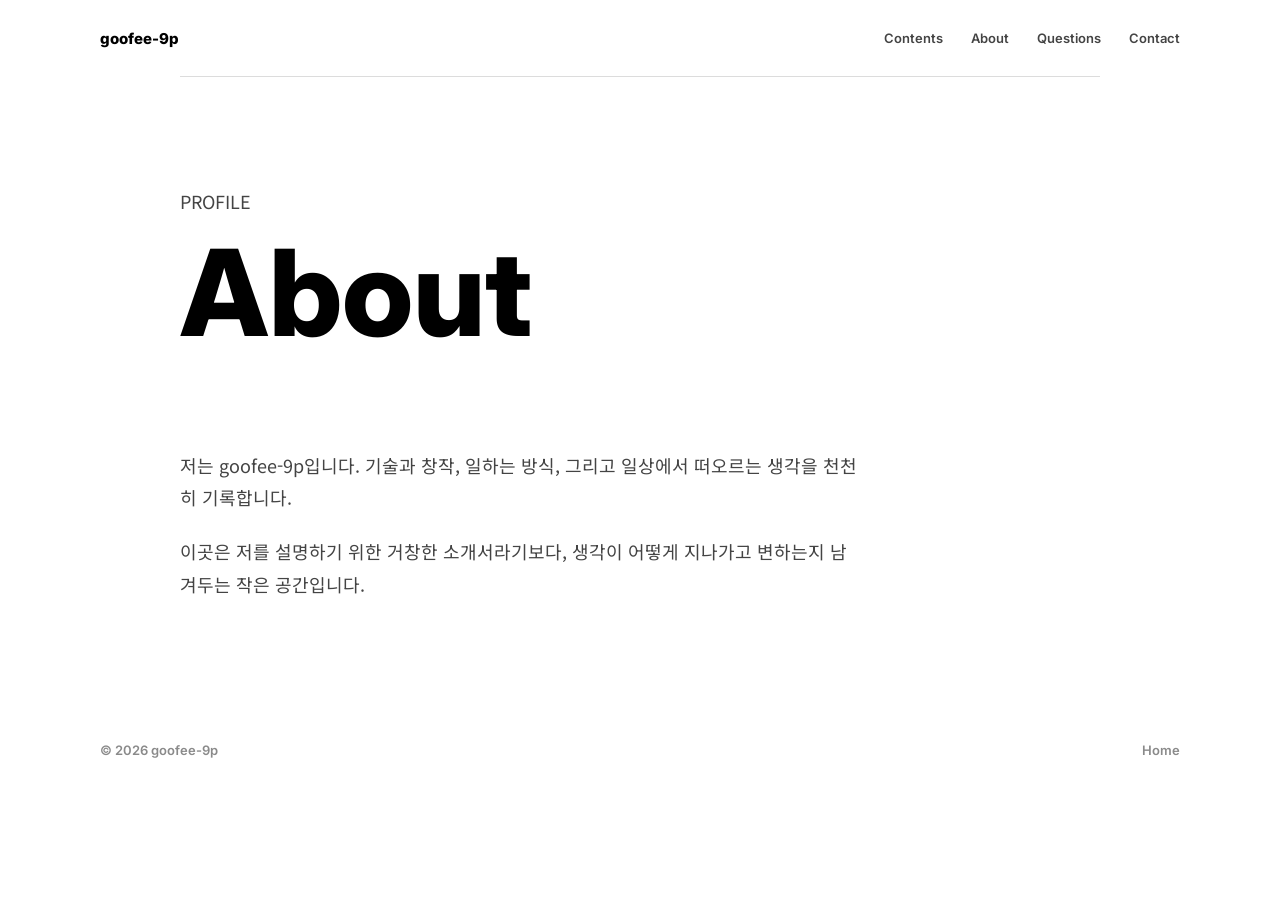
==== pages/about.html @ 7537b84e "Restructure site into internal pages" ====
<!doctype html>
<html lang="ko">
  <head>
    <meta charset="utf-8" />
    <meta name="viewport" content="width=device-width, initial-scale=1" />
    <meta name="description" content="goofee-9p에 대한 짧은 소개입니다." />
    <title>About | goofee-9p</title>
    <link rel="preconnect" href="https://fonts.googleapis.com" />
    <link rel="preconnect" href="https://fonts.gstatic.com" crossorigin />
    <link
      href="https://fonts.googleapis.com/css2?family=Inter:wght@500;600;800&family=Noto+Sans+KR:wght@400;500;700&display=swap"
      rel="stylesheet"
    />
    <link rel="stylesheet" href="../monochrome.css" />
  </head>
  <body>
    <header class="site-header">
      <a class="brand" href="../index.html">goofee-9p</a>
      <nav class="site-nav" aria-label="주요 메뉴">
        <a href="contents.html">Contents</a>
        <a href="about.html">About</a>
        <a href="questions.html">Questions</a>
        <a href="contact.html">Contact</a>
      </nav>
    </header>

    <main class="page-main">
      <header class="page-title">
        <p class="eyebrow">Profile</p>
        <h1>About</h1>
      </header>

      <section class="prose">
        <p>
          저는 goofee-9p입니다. 기술과 창작, 일하는 방식, 그리고 일상에서
          떠오르는 생각을 천천히 기록합니다.
        </p>
        <p>
          이곳은 저를 설명하기 위한 거창한 소개서라기보다, 생각이 어떻게
          지나가고 변하는지 남겨두는 작은 공간입니다.
        </p>
      </section>
    </main>

    <footer class="site-footer">
      <span>© 2026 goofee-9p</span>
      <a href="../index.html">Home</a>
    </footer>
  </body>
</html>
---- monochrome.css ----
:root {
  --paper: #ffffff;
  --ink: #000000;
  --soft: #444444;
  --quiet: #8a8a8a;
  --line: #dcdcdc;
  --wash: #f6f6f6;
}

* {
  box-sizing: border-box;
}

html {
  scroll-behavior: smooth;
}

body {
  margin: 0;
  background: var(--paper);
  color: var(--ink);
  font-family: "Inter", "Noto Sans KR", system-ui, sans-serif;
}

a {
  color: inherit;
  text-decoration: none;
}

a:focus-visible {
  outline: 2px solid var(--ink);
  outline-offset: 4px;
}

.site-header,
.site-footer,
main {
  width: min(100% - 40px, 1080px);
  margin: 0 auto;
}

.site-header {
  min-height: 76px;
  display: flex;
  align-items: center;
  justify-content: space-between;
  gap: 24px;
}

.brand {
  font-size: 15px;
  font-weight: 800;
}

.site-nav {
  display: flex;
  flex-wrap: wrap;
  justify-content: flex-end;
  gap: 18px 28px;
  color: var(--soft);
  font-size: 13px;
  font-weight: 600;
}

.site-nav a:hover,
.site-footer a:hover,
.content-list a:hover {
  color: var(--ink);
}

.home-main {
  padding-bottom: clamp(56px, 9vw, 104px);
}

.home-hero {
  max-width: 920px;
  padding: clamp(70px, 12vw, 142px) 0 clamp(46px, 8vw, 86px);
}

.eyebrow,
.directory-item span,
.content-list time,
.post-kicker,
.thought-label,
.post-header time,
.back-link {
  color: var(--quiet);
  font-size: 12px;
  font-weight: 800;
  text-transform: uppercase;
}

.home-hero h1,
.page-title h1 {
  margin: 18px 0 24px;
  font-size: clamp(52px, 10vw, 120px);
  font-weight: 800;
  line-height: 0.96;
}

.home-hero p:last-child,
.page-title p,
.directory-item p,
.content-list p,
.prose p,
.response-box p {
  max-width: 680px;
  margin: 0;
  color: var(--soft);
  font-family: "Noto Sans KR", system-ui, sans-serif;
  font-size: 18px;
  font-weight: 400;
  line-height: 1.8;
}

.home-directory {
  display: grid;
  grid-template-columns: repeat(2, minmax(0, 1fr));
  gap: 1px;
  background: var(--line);
  border: 1px solid var(--line);
}

.directory-item {
  min-height: 230px;
  display: grid;
  grid-template-columns: 44px minmax(0, 1fr);
  gap: 22px;
  padding: clamp(22px, 4vw, 34px);
  background: var(--paper);
}

.directory-item.featured {
  grid-column: span 2;
  min-height: 260px;
}

.directory-item h2 {
  margin: 0 0 18px;
  font-size: clamp(34px, 5vw, 62px);
  font-weight: 800;
  line-height: 1;
}

.directory-item:hover {
  background: var(--wash);
}

.page-main {
  max-width: 920px;
  padding-bottom: clamp(58px, 9vw, 112px);
}

.page-title {
  padding: clamp(56px, 9vw, 108px) 0 clamp(34px, 6vw, 66px);
  border-top: 1px solid var(--line);
}

.page-title h1 {
  max-width: 820px;
}

.content-list {
  border-top: 1px solid var(--ink);
}

.content-list article {
  padding: clamp(26px, 5vw, 42px) 0;
  border-bottom: 1px solid var(--line);
}

.content-list h2,
.content-list h3 {
  max-width: 760px;
  margin: 12px 0;
  font-family: "Noto Sans KR", system-ui, sans-serif;
  font-size: clamp(26px, 4vw, 44px);
  font-weight: 700;
  line-height: 1.28;
}

.prose {
  max-width: 760px;
  padding-top: 8px;
}

.prose p + p {
  margin-top: 22px;
}

.question-list {
  display: grid;
  gap: 12px;
}

.question-list article {
  padding: 22px 0;
  border-top: 1px solid var(--line);
}

.question-list p {
  max-width: 760px;
  margin: 0;
  font-family: "Noto Sans KR", system-ui, sans-serif;
  font-size: clamp(22px, 3.4vw, 36px);
  font-weight: 500;
  line-height: 1.42;
}

.response-box {
  margin-top: 42px;
  padding-top: 24px;
  border-top: 1px solid var(--ink);
}

.response-box a,
.contact-page a {
  display: inline-block;
  margin-top: 18px;
  border-bottom: 1px solid var(--ink);
  font-size: clamp(26px, 5vw, 58px);
  font-weight: 800;
  overflow-wrap: anywhere;
}

.site-footer {
  display: flex;
  justify-content: space-between;
  gap: 20px;
  padding: 30px 0 42px;
  color: var(--quiet);
  font-size: 13px;
  font-weight: 600;
}

.post-main {
  max-width: 860px;
}

.post-article {
  padding: clamp(52px, 9vw, 112px) 0;
}

.post-header {
  display: grid;
  gap: 18px;
  padding-bottom: clamp(38px, 6vw, 68px);
  border-bottom: 1px solid var(--ink);
}

.back-link {
  width: fit-content;
  border-bottom: 1px solid var(--line);
}

.post-kicker,
.post-header time {
  margin: 0;
}

.post-header h1 {
  margin: 0;
  font-family: "Noto Sans KR", system-ui, sans-serif;
  font-size: clamp(42px, 7vw, 88px);
  font-weight: 700;
  line-height: 1.08;
}

.post-summary {
  max-width: 680px;
  margin: 0;
  color: var(--soft);
  font-family: "Noto Sans KR", system-ui, sans-serif;
  font-size: clamp(18px, 2.2vw, 24px);
  font-weight: 400;
  line-height: 1.7;
}

.post-body {
  padding-top: clamp(34px, 6vw, 70px);
  font-family: "Noto Sans KR", system-ui, sans-serif;
  font-size: clamp(17px, 1.8vw, 20px);
  font-weight: 400;
  line-height: 1.9;
}

.post-body blockquote {
  margin: 0 0 clamp(34px, 5vw, 56px);
  padding: clamp(20px, 4vw, 32px);
  background: var(--wash);
}

.post-body blockquote p {
  margin: 0;
}

.post-body blockquote p + p {
  margin-top: 14px;
}

.post-body p {
  margin: 0 0 22px;
}

.thought-label {
  margin-bottom: 22px;
}

.post-body .emphasis {
  margin: 34px 0;
  padding-left: 22px;
  border-left: 2px solid var(--ink);
  font-weight: 700;
}

.post-body ul {
  margin: 0 0 28px;
  padding-left: 22px;
}

.post-body li + li {
  margin-top: 8px;
}

@media (max-width: 760px) {
  .site-header,
  .site-footer,
  main {
    width: min(100% - 32px, 1080px);
  }

  .site-header {
    min-height: auto;
    align-items: flex-start;
    flex-direction: column;
    padding: 20px 0;
  }

  .site-nav {
    justify-content: flex-start;
    gap: 12px 18px;
  }

  .home-hero {
    padding-top: 64px;
  }

  .home-directory {
    grid-template-columns: 1fr;
  }

  .directory-item,
  .directory-item.featured {
    grid-column: span 1;
    min-height: auto;
  }

  .directory-item {
    grid-template-columns: 34px minmax(0, 1fr);
  }

  .site-footer {
    flex-direction: column;
  }
}

@media (max-width: 380px) {
  .site-nav {
    display: grid;
    grid-template-columns: 1fr 1fr;
  }

  .home-hero p:last-child,
  .page-title p,
  .directory-item p,
  .content-list p,
  .prose p,
  .response-box p {
    font-size: 16px;
  }
}
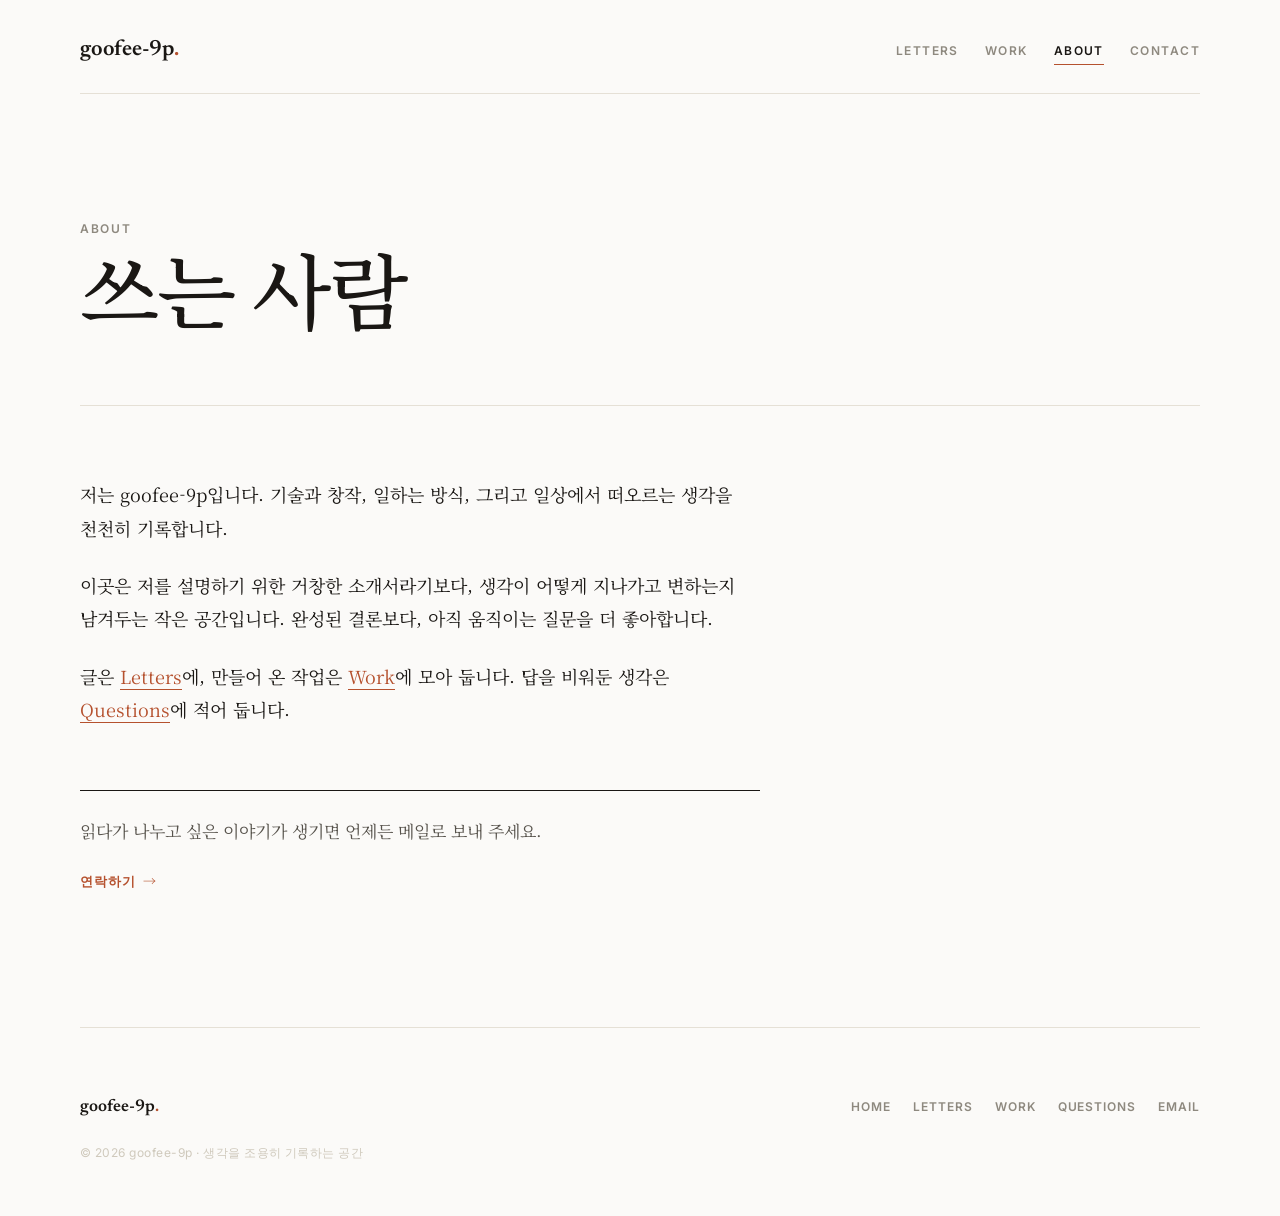
==== commit 5b7d11b9: "Redesign site as an editorial letter & portfolio Full teardown of the structure and visual design, d" ====
--- a/pages/about.html
+++ b/pages/about.html
@@ -3,48 +3,70 @@
   <head>
     <meta charset="utf-8" />
     <meta name="viewport" content="width=device-width, initial-scale=1" />
-    <meta name="description" content="goofee-9p에 대한 짧은 소개입니다." />
-    <title>About | goofee-9p</title>
+    <meta name="description" content="이 레터를 쓰는 사람, goofee-9p에 대한 짧은 소개입니다." />
+    <title>About — goofee-9p</title>
     <link rel="preconnect" href="https://fonts.googleapis.com" />
     <link rel="preconnect" href="https://fonts.gstatic.com" crossorigin />
     <link
-      href="https://fonts.googleapis.com/css2?family=Inter:wght@500;600;800&family=Noto+Sans+KR:wght@400;500;700&display=swap"
+      href="https://fonts.googleapis.com/css2?family=Inter:wght@500;600;700&family=Newsreader:ital,opsz,wght@0,6..72,400;0,6..72,500;0,6..72,600;1,6..72,400&family=Noto+Serif+KR:wght@300;400;500;600;700&display=swap"
       rel="stylesheet"
     />
-    <link rel="stylesheet" href="../monochrome.css" />
+    <link rel="stylesheet" href="../style.css" />
   </head>
   <body>
-    <header class="site-header">
-      <a class="brand" href="../index.html">goofee-9p</a>
-      <nav class="site-nav" aria-label="주요 메뉴">
-        <a href="contents.html">Contents</a>
-        <a href="about.html">About</a>
-        <a href="questions.html">Questions</a>
+    <header class="masthead">
+      <a class="wordmark" href="../index.html">goofee-9p<span class="dot">.</span></a>
+      <nav class="nav" aria-label="주요 메뉴">
+        <a href="letters.html">Letters</a>
+        <a href="work.html">Work</a>
+        <a href="about.html" aria-current="page">About</a>
         <a href="contact.html">Contact</a>
       </nav>
     </header>
 
-    <main class="page-main">
-      <header class="page-title">
-        <p class="eyebrow">Profile</p>
-        <h1>About</h1>
+    <main>
+      <header class="page-head">
+        <span class="eyebrow">About</span>
+        <h1>쓰는 사람</h1>
       </header>
 
-      <section class="prose">
-        <p>
-          저는 goofee-9p입니다. 기술과 창작, 일하는 방식, 그리고 일상에서
-          떠오르는 생각을 천천히 기록합니다.
-        </p>
-        <p>
-          이곳은 저를 설명하기 위한 거창한 소개서라기보다, 생각이 어떻게
-          지나가고 변하는지 남겨두는 작은 공간입니다.
-        </p>
-      </section>
+      <div class="page-body">
+        <div class="prose">
+          <p>
+            저는 goofee-9p입니다. 기술과 창작, 일하는 방식, 그리고 일상에서
+            떠오르는 생각을 천천히 기록합니다.
+          </p>
+          <p>
+            이곳은 저를 설명하기 위한 거창한 소개서라기보다, 생각이 어떻게
+            지나가고 변하는지 남겨두는 작은 공간입니다. 완성된 결론보다, 아직
+            움직이는 질문을 더 좋아합니다.
+          </p>
+          <p>
+            글은 <a href="letters.html">Letters</a>에, 만들어 온 작업은
+            <a href="work.html">Work</a>에 모아 둡니다. 답을 비워둔 생각은
+            <a href="questions.html">Questions</a>에 적어 둡니다.
+          </p>
+        </div>
+
+        <div class="callout">
+          <p>읽다가 나누고 싶은 이야기가 생기면 언제든 메일로 보내 주세요.</p>
+          <a class="read-link" href="contact.html">
+            연락하기 <span class="arw" aria-hidden="true">→</span>
+          </a>
+        </div>
+      </div>
     </main>
 
-    <footer class="site-footer">
-      <span>© 2026 goofee-9p</span>
-      <a href="../index.html">Home</a>
+    <footer class="site-foot">
+      <span class="foot-brand">goofee-9p<span class="dot">.</span></span>
+      <nav aria-label="바닥 메뉴">
+        <a href="../index.html">Home</a>
+        <a href="letters.html">Letters</a>
+        <a href="work.html">Work</a>
+        <a href="questions.html">Questions</a>
+        <a href="mailto:goofee.9p@gmail.com">Email</a>
+      </nav>
+      <span class="copy">© 2026 goofee-9p · 생각을 조용히 기록하는 공간</span>
     </footer>
   </body>
 </html>
--- a/style.css
+++ b/style.css
@@ -0,0 +1,1008 @@
+/* =====================================================================
+   goofee-9p — Letters
+   Editorial letter & portfolio. Warm monochrome + one restrained
+   terracotta accent. See DESIGN.md for the design system of record.
+   ===================================================================== */
+
+:root {
+  /* Color */
+  --paper: #fbfaf8;
+  --paper-raised: #f4f1ea;
+  --ink: #1a1714;
+  --ink-soft: #57534c;
+  --ink-quiet: #8e897f;
+  --line: #e5e0d6;
+  --line-strong: #cfc9bc;
+  --accent: #b5512e;
+  --accent-deep: #8f3f22;
+  --accent-wash: #f4e8e1;
+
+  /* Type families */
+  --serif: "Newsreader", "Noto Serif KR", Georgia, serif;
+  --serif-ko: "Noto Serif KR", "Newsreader", Georgia, serif;
+  --sans: "Inter", system-ui, -apple-system, sans-serif;
+
+  /* Layout */
+  --shell: min(100% - 48px, 1120px);
+  --measure: 680px;
+}
+
+*,
+*::before,
+*::after {
+  box-sizing: border-box;
+}
+
+html {
+  scroll-behavior: smooth;
+  -webkit-text-size-adjust: 100%;
+}
+
+body {
+  margin: 0;
+  background: var(--paper);
+  color: var(--ink);
+  font-family: var(--serif-ko);
+  font-size: 18px;
+  line-height: 1.85;
+  -webkit-font-smoothing: antialiased;
+  text-rendering: optimizeLegibility;
+}
+
+::selection {
+  background: var(--accent-wash);
+  color: var(--accent-deep);
+}
+
+a {
+  color: inherit;
+  text-decoration: none;
+}
+
+a:focus-visible {
+  outline: 2px solid var(--accent);
+  outline-offset: 3px;
+  border-radius: 2px;
+}
+
+img {
+  max-width: 100%;
+  display: block;
+}
+
+/* ---- Reusable type primitives --------------------------------------- */
+.eyebrow,
+.label {
+  font-family: var(--sans);
+  font-size: 12px;
+  font-weight: 600;
+  letter-spacing: 0.14em;
+  line-height: 1;
+  text-transform: uppercase;
+  color: var(--ink-quiet);
+}
+
+.meta {
+  font-family: var(--sans);
+  font-size: 13px;
+  font-weight: 500;
+  letter-spacing: 0.01em;
+  color: var(--ink-quiet);
+}
+
+/* Short terracotta identity rule used to open a section */
+.accent-rule {
+  width: 34px;
+  height: 2px;
+  margin: 14px 0 0;
+  background: var(--accent);
+  border: 0;
+}
+
+/* Inline serif link */
+.link {
+  color: var(--accent);
+  border-bottom: 1px solid currentColor;
+  transition: color 0.18s ease;
+}
+.link:hover {
+  color: var(--accent-deep);
+}
+
+/* Standalone read / action link */
+.read-link {
+  display: inline-flex;
+  align-items: baseline;
+  gap: 0.5em;
+  font-family: var(--sans);
+  font-size: 13px;
+  font-weight: 600;
+  letter-spacing: 0.08em;
+  text-transform: uppercase;
+  color: var(--accent);
+  transition: gap 0.18s ease, color 0.18s ease;
+}
+.read-link .arw {
+  font-family: var(--serif);
+  transition: transform 0.18s ease;
+}
+.read-link:hover {
+  color: var(--accent-deep);
+}
+.read-link:hover .arw {
+  transform: translateX(4px);
+}
+
+/* ===== Masthead ====================================================== */
+.masthead {
+  width: var(--shell);
+  margin: 0 auto;
+  display: flex;
+  align-items: baseline;
+  justify-content: space-between;
+  gap: 24px 40px;
+  padding: 30px 0 22px;
+  border-bottom: 1px solid var(--line);
+}
+
+.wordmark {
+  font-family: var(--serif);
+  font-size: 22px;
+  font-weight: 600;
+  letter-spacing: -0.01em;
+}
+.wordmark .dot {
+  color: var(--accent);
+}
+
+.nav {
+  display: flex;
+  flex-wrap: wrap;
+  gap: 10px 26px;
+  font-family: var(--sans);
+  font-size: 12px;
+  font-weight: 600;
+  letter-spacing: 0.12em;
+  text-transform: uppercase;
+}
+.nav a {
+  color: var(--ink-quiet);
+  padding-bottom: 2px;
+  transition: color 0.18s ease;
+}
+.nav a:hover {
+  color: var(--ink);
+}
+.nav a[aria-current="page"] {
+  color: var(--ink);
+  border-bottom: 1px solid var(--accent);
+}
+
+/* ===== Shell / main ================================================== */
+.shell {
+  width: var(--shell);
+  margin: 0 auto;
+}
+
+/* ===== Home ========================================================= */
+.lede {
+  width: var(--shell);
+  margin: 0 auto;
+  padding: clamp(64px, 11vw, 132px) 0 clamp(44px, 7vw, 78px);
+  max-width: 960px;
+}
+.lede .eyebrow {
+  display: block;
+}
+.lede h1 {
+  margin: 22px 0 26px;
+  max-width: 16ch;
+  font-family: var(--serif);
+  font-size: clamp(46px, 8vw, 86px);
+  font-weight: 500;
+  line-height: 1.02;
+  letter-spacing: -0.022em;
+  word-break: keep-all;
+}
+.lede .standfirst {
+  max-width: 36ch;
+  margin: 0;
+  color: var(--ink-soft);
+  font-family: var(--serif-ko);
+  font-size: clamp(18px, 2.2vw, 21px);
+  line-height: 1.7;
+  word-break: keep-all;
+}
+
+/* section opener */
+.section-head {
+  width: var(--shell);
+  margin: 0 auto;
+  display: flex;
+  align-items: baseline;
+  justify-content: space-between;
+  gap: 20px;
+  padding-top: clamp(40px, 6vw, 70px);
+}
+.section-head .eyebrow {
+  display: inline-block;
+}
+
+/* Featured latest letter */
+.featured {
+  width: var(--shell);
+  margin: 24px auto 0;
+  padding: clamp(28px, 4vw, 44px) 0 clamp(40px, 6vw, 64px);
+  border-top: 1px solid var(--ink);
+  display: grid;
+  grid-template-columns: minmax(0, 1fr);
+  gap: 18px;
+}
+.featured .kicker {
+  display: flex;
+  align-items: center;
+  gap: 14px;
+  font-family: var(--sans);
+  font-size: 12px;
+  font-weight: 600;
+  letter-spacing: 0.12em;
+  text-transform: uppercase;
+}
+.featured .kicker .num {
+  color: var(--accent);
+}
+.featured .kicker .dot-sep {
+  color: var(--line-strong);
+}
+.featured h2 {
+  margin: 0;
+  max-width: 18ch;
+  font-family: var(--serif);
+  font-size: clamp(34px, 5.4vw, 60px);
+  font-weight: 500;
+  line-height: 1.08;
+  letter-spacing: -0.018em;
+  word-break: keep-all;
+}
+.featured h2 a {
+  transition: color 0.18s ease;
+}
+.featured h2 a:hover {
+  color: var(--accent-deep);
+}
+.featured .dek {
+  max-width: 52ch;
+  margin: 6px 0 4px;
+  color: var(--ink-soft);
+  font-family: var(--serif);
+  font-style: italic;
+  font-size: clamp(18px, 2.3vw, 22px);
+  line-height: 1.55;
+  word-break: keep-all;
+}
+.featured .dek--ko {
+  font-family: var(--serif-ko);
+  font-style: normal;
+}
+
+/* Archive / letter index */
+.letter-index {
+  width: var(--shell);
+  margin: 0 auto;
+  border-top: 1px solid var(--line);
+}
+.letter-row {
+  display: grid;
+  grid-template-columns: 96px minmax(0, 1fr) 132px;
+  gap: 8px 28px;
+  align-items: baseline;
+  padding: clamp(22px, 3vw, 30px) 16px;
+  margin: 0 -16px;
+  border-bottom: 1px solid var(--line);
+  transition: background 0.18s ease;
+}
+.letter-row:hover {
+  background: var(--paper-raised);
+}
+.letter-row .num {
+  font-family: var(--sans);
+  font-size: 12px;
+  font-weight: 600;
+  letter-spacing: 0.1em;
+  color: var(--accent);
+  text-transform: uppercase;
+}
+.letter-row .body h3 {
+  margin: 0 0 8px;
+  font-family: var(--serif);
+  font-size: clamp(22px, 2.8vw, 30px);
+  font-weight: 500;
+  line-height: 1.18;
+  letter-spacing: -0.012em;
+  word-break: keep-all;
+  transition: color 0.18s ease;
+}
+.letter-row:hover .body h3 {
+  color: var(--accent-deep);
+}
+.letter-row .body p {
+  margin: 0;
+  max-width: 60ch;
+  color: var(--ink-soft);
+  font-family: var(--serif-ko);
+  font-size: 16px;
+  line-height: 1.66;
+  word-break: keep-all;
+}
+.letter-row time {
+  justify-self: end;
+  font-family: var(--sans);
+  font-size: 13px;
+  font-weight: 500;
+  letter-spacing: 0.02em;
+  color: var(--ink-quiet);
+  white-space: nowrap;
+}
+
+/* Quiet About / Work strip */
+.about-strip {
+  width: var(--shell);
+  margin: clamp(56px, 9vw, 104px) auto 0;
+  padding-top: clamp(34px, 5vw, 52px);
+  border-top: 1px solid var(--line);
+  display: grid;
+  grid-template-columns: repeat(2, minmax(0, 1fr));
+  gap: 1px;
+  background: var(--line);
+}
+.about-strip a {
+  display: block;
+  padding: clamp(26px, 4vw, 40px) clamp(20px, 3vw, 32px);
+  background: var(--paper);
+  transition: background 0.18s ease;
+}
+.about-strip a:hover {
+  background: var(--paper-raised);
+}
+.about-strip h3 {
+  margin: 14px 0 10px;
+  font-family: var(--serif);
+  font-size: clamp(26px, 3.4vw, 38px);
+  font-weight: 500;
+  letter-spacing: -0.01em;
+}
+.about-strip p {
+  margin: 0;
+  max-width: 34ch;
+  color: var(--ink-soft);
+  font-family: var(--serif-ko);
+  font-size: 16px;
+  line-height: 1.65;
+  word-break: keep-all;
+}
+
+/* ===== Generic interior page ======================================== */
+.page-head {
+  width: var(--shell);
+  margin: 0 auto;
+  padding: clamp(56px, 9vw, 116px) 0 clamp(34px, 5vw, 58px);
+  border-bottom: 1px solid var(--line);
+}
+.page-head h1 {
+  margin: 20px 0 0;
+  max-width: 18ch;
+  font-family: var(--serif);
+  font-size: clamp(44px, 7vw, 82px);
+  font-weight: 500;
+  line-height: 1.04;
+  letter-spacing: -0.02em;
+  word-break: keep-all;
+}
+.page-head .standfirst {
+  max-width: 42ch;
+  margin: 22px 0 0;
+  color: var(--ink-soft);
+  font-family: var(--serif-ko);
+  font-size: clamp(17px, 2vw, 20px);
+  line-height: 1.7;
+  word-break: keep-all;
+}
+
+.page-body {
+  width: var(--shell);
+  margin: 0 auto;
+  padding: clamp(40px, 6vw, 72px) 0 clamp(72px, 11vw, 132px);
+}
+
+.prose {
+  max-width: var(--measure);
+  font-family: var(--serif-ko);
+  font-size: 18px;
+  line-height: 1.85;
+  color: var(--ink);
+  word-break: keep-all;
+}
+.prose p {
+  margin: 0 0 24px;
+}
+.prose p:last-child {
+  margin-bottom: 0;
+}
+.prose a {
+  color: var(--accent);
+  border-bottom: 1px solid currentColor;
+}
+.prose a:hover {
+  color: var(--accent-deep);
+}
+
+/* Questions */
+.questions {
+  max-width: 860px;
+  border-top: 1px solid var(--line);
+}
+.questions li {
+  list-style: none;
+  display: grid;
+  grid-template-columns: 28px minmax(0, 1fr);
+  gap: 18px;
+  padding: clamp(24px, 3.6vw, 38px) 0;
+  border-bottom: 1px solid var(--line);
+}
+.questions ol {
+  margin: 0;
+  padding: 0;
+  counter-reset: q;
+}
+.questions li::before {
+  counter-increment: q;
+  content: counter(q, decimal-leading-zero);
+  font-family: var(--sans);
+  font-size: 12px;
+  font-weight: 600;
+  letter-spacing: 0.08em;
+  color: var(--accent);
+  padding-top: 0.7em;
+}
+.questions p {
+  margin: 0;
+  font-family: var(--serif-ko);
+  font-size: clamp(22px, 3.2vw, 34px);
+  font-weight: 400;
+  line-height: 1.4;
+  letter-spacing: -0.01em;
+  word-break: keep-all;
+}
+
+.callout {
+  max-width: var(--measure);
+  margin-top: clamp(44px, 6vw, 64px);
+  padding-top: 26px;
+  border-top: 1px solid var(--ink);
+}
+.callout p {
+  margin: 0 0 16px;
+  color: var(--ink-soft);
+  font-family: var(--serif-ko);
+  font-size: 17px;
+  line-height: 1.7;
+}
+
+/* Work / portfolio */
+.work-list {
+  border-top: 1px solid var(--ink);
+}
+.work-item {
+  display: grid;
+  grid-template-columns: 88px minmax(0, 1fr) auto;
+  gap: 10px 32px;
+  align-items: baseline;
+  padding: clamp(28px, 4vw, 44px) 16px;
+  margin: 0 -16px;
+  border-bottom: 1px solid var(--line);
+  transition: background 0.18s ease;
+}
+.work-item:hover {
+  background: var(--paper-raised);
+}
+.work-item .yr {
+  font-family: var(--sans);
+  font-size: 13px;
+  font-weight: 500;
+  letter-spacing: 0.04em;
+  color: var(--ink-quiet);
+}
+.work-item h2 {
+  margin: 0 0 8px;
+  font-family: var(--serif);
+  font-size: clamp(26px, 3.4vw, 38px);
+  font-weight: 500;
+  line-height: 1.16;
+  letter-spacing: -0.012em;
+  word-break: keep-all;
+}
+.work-item .role {
+  display: inline-block;
+  margin-bottom: 12px;
+  font-family: var(--sans);
+  font-size: 11px;
+  font-weight: 600;
+  letter-spacing: 0.12em;
+  text-transform: uppercase;
+  color: var(--accent);
+}
+.work-item p {
+  margin: 0;
+  max-width: 54ch;
+  color: var(--ink-soft);
+  font-family: var(--serif-ko);
+  font-size: 16px;
+  line-height: 1.66;
+  word-break: keep-all;
+}
+.work-item .go {
+  align-self: center;
+  font-family: var(--serif);
+  font-size: 24px;
+  color: var(--ink-quiet);
+  transition: color 0.18s ease, transform 0.18s ease;
+}
+.work-item:hover .go {
+  color: var(--accent);
+  transform: translateX(4px);
+}
+
+/* Contact */
+.contact {
+  max-width: var(--measure);
+}
+.contact .big-mail {
+  display: inline-block;
+  font-family: var(--serif);
+  font-size: clamp(30px, 6vw, 60px);
+  font-weight: 500;
+  letter-spacing: -0.015em;
+  border-bottom: 2px solid var(--accent);
+  padding-bottom: 4px;
+  overflow-wrap: anywhere;
+  transition: color 0.18s ease;
+}
+.contact .big-mail:hover {
+  color: var(--accent-deep);
+}
+.contact .note {
+  margin-top: clamp(34px, 5vw, 52px);
+  color: var(--ink-soft);
+  font-family: var(--serif-ko);
+  font-size: 17px;
+  line-height: 1.75;
+}
+.contact .channels {
+  margin-top: 28px;
+  display: flex;
+  flex-wrap: wrap;
+  gap: 14px 28px;
+  font-family: var(--sans);
+  font-size: 13px;
+  font-weight: 600;
+  letter-spacing: 0.06em;
+  text-transform: uppercase;
+}
+.contact .channels a {
+  color: var(--ink-quiet);
+  border-bottom: 1px solid var(--line-strong);
+  padding-bottom: 2px;
+  transition: color 0.18s ease, border-color 0.18s ease;
+}
+.contact .channels a:hover {
+  color: var(--accent);
+  border-color: var(--accent);
+}
+
+/* ===== Letter (reading) ============================================= */
+.letter {
+  width: var(--shell);
+  margin: 0 auto;
+}
+.letter-head {
+  padding: clamp(40px, 6vw, 72px) 0 clamp(30px, 4vw, 48px);
+  border-bottom: 1px solid var(--line);
+}
+.back-link {
+  display: inline-flex;
+  align-items: baseline;
+  gap: 0.5em;
+  margin-bottom: clamp(28px, 4vw, 44px);
+  font-family: var(--sans);
+  font-size: 12px;
+  font-weight: 600;
+  letter-spacing: 0.1em;
+  text-transform: uppercase;
+  color: var(--ink-quiet);
+  transition: color 0.18s ease;
+}
+.back-link:hover {
+  color: var(--accent);
+}
+.letter-head .letter-no {
+  font-family: var(--sans);
+  font-size: 12px;
+  font-weight: 600;
+  letter-spacing: 0.14em;
+  text-transform: uppercase;
+  color: var(--accent);
+}
+.letter-head h1 {
+  margin: 16px 0 0;
+  max-width: 20ch;
+  font-family: var(--serif);
+  font-size: clamp(38px, 6vw, 68px);
+  font-weight: 500;
+  line-height: 1.07;
+  letter-spacing: -0.02em;
+  word-break: keep-all;
+}
+.letter-head .dek {
+  max-width: 46ch;
+  margin: 22px 0 0;
+  color: var(--ink-soft);
+  font-family: var(--serif-ko);
+  font-size: clamp(18px, 2.2vw, 21px);
+  line-height: 1.6;
+  word-break: keep-all;
+}
+.letter-head .byline {
+  margin: 26px 0 0;
+  display: flex;
+  flex-wrap: wrap;
+  gap: 10px 16px;
+  align-items: center;
+}
+.letter-head .byline .dot-sep {
+  color: var(--line-strong);
+}
+
+.letter-body {
+  max-width: var(--measure);
+  padding: clamp(38px, 6vw, 64px) 0 clamp(56px, 8vw, 96px);
+  font-family: var(--serif-ko);
+  font-size: 18px;
+  line-height: 1.92;
+  word-break: keep-all;
+}
+.letter-body p {
+  margin: 0 0 26px;
+}
+.letter-body blockquote {
+  margin: clamp(32px, 5vw, 48px) 0;
+  padding: 6px 0 6px 26px;
+  border-left: 2px solid var(--line-strong);
+  color: var(--ink-soft);
+  font-family: var(--serif-ko);
+  font-size: clamp(19px, 2.4vw, 23px);
+  line-height: 1.62;
+}
+.letter-body blockquote p {
+  margin: 0;
+}
+.letter-body blockquote p + p {
+  margin-top: 14px;
+}
+.thought-label {
+  margin-bottom: 22px !important;
+  font-family: var(--sans);
+  font-size: 12px;
+  font-weight: 600;
+  letter-spacing: 0.12em;
+  text-transform: uppercase;
+  color: var(--ink-quiet);
+}
+.letter-body .emphasis {
+  margin: clamp(30px, 4vw, 42px) 0;
+  padding-left: 24px;
+  border-left: 2px solid var(--accent);
+  font-family: var(--serif-ko);
+  font-weight: 500;
+  color: var(--ink);
+}
+.letter-body strong {
+  font-weight: 600;
+}
+.letter-body ul {
+  margin: 0 0 26px;
+  padding-left: 0;
+  list-style: none;
+}
+.letter-body ul li {
+  position: relative;
+  padding-left: 26px;
+  margin-bottom: 12px;
+}
+.letter-body ul li::before {
+  content: "";
+  position: absolute;
+  left: 0;
+  top: 0.85em;
+  width: 12px;
+  height: 1px;
+  background: var(--accent);
+}
+
+.letter-foot {
+  max-width: var(--measure);
+  padding: clamp(32px, 5vw, 48px) 0 clamp(56px, 8vw, 92px);
+  border-top: 1px solid var(--ink);
+  display: flex;
+  flex-wrap: wrap;
+  justify-content: space-between;
+  gap: 16px 24px;
+}
+
+/* ===== In-letter concept figures ==================================== */
+.concept-figure {
+  margin: clamp(42px, 7vw, 78px) 0;
+}
+.concept-figure figcaption {
+  margin-bottom: clamp(20px, 3vw, 28px);
+  padding-bottom: 10px;
+  border-bottom: 1px solid var(--line);
+  font-family: var(--sans);
+  font-size: 11px;
+  font-weight: 600;
+  letter-spacing: 0.13em;
+  text-transform: uppercase;
+  color: var(--ink-quiet);
+  line-height: 1.5;
+}
+
+/* Horizontal flow */
+.open-loop {
+  display: grid;
+  grid-template-columns: minmax(0, 1fr) auto minmax(0, 1fr) auto minmax(0, 1fr);
+  align-items: stretch;
+  gap: 6px;
+}
+.abstraction-flow,
+.ax-shift {
+  grid-template-columns: minmax(0, 1fr) 40px minmax(0, 1fr) 40px minmax(0, 1fr);
+}
+.shape {
+  min-height: 86px;
+  display: grid;
+  place-items: center;
+  padding: 18px 16px;
+  border: 1px solid var(--line-strong);
+  background: var(--paper);
+  font-family: var(--serif-ko);
+  font-size: 15px;
+  font-weight: 500;
+  line-height: 1.5;
+  text-align: center;
+  word-break: keep-all;
+}
+.shape.arrow {
+  min-height: auto;
+  padding: 0;
+  border: 0;
+  background: transparent;
+  color: var(--accent);
+  font-family: var(--serif);
+  font-size: 20px;
+}
+.shape.muted {
+  border-style: dashed;
+  border-color: var(--line-strong);
+  color: var(--ink-quiet);
+}
+
+/* Circular feedback loop (inline-SVG ring) */
+.loop-diagram {
+  position: relative;
+  width: min(100%, 332px);
+  aspect-ratio: 1;
+  margin: clamp(6px, 2vw, 16px) auto 2px;
+}
+.loop-ring {
+  position: absolute;
+  inset: 0;
+  width: 100%;
+  height: 100%;
+}
+.loop-ring circle {
+  fill: none;
+  stroke: var(--line-strong);
+  stroke-width: 0.5;
+}
+.loop-ring polygon {
+  fill: var(--accent);
+}
+.loop-node,
+.loop-core {
+  position: absolute;
+  display: grid;
+  place-items: center;
+  min-width: 72px;
+  padding: 7px 13px;
+  background: var(--paper);
+  border: 1px solid var(--line-strong);
+  font-family: var(--serif-ko);
+  font-size: 13px;
+  font-weight: 500;
+  text-align: center;
+  word-break: keep-all;
+}
+.loop-node.top {
+  top: 7%;
+  left: 50%;
+  transform: translateX(-50%);
+}
+.loop-node.right {
+  top: 50%;
+  right: 1%;
+  transform: translateY(-50%);
+}
+.loop-node.bottom {
+  bottom: 7%;
+  left: 50%;
+  transform: translateX(-50%);
+}
+.loop-node.left {
+  top: 50%;
+  left: 1%;
+  transform: translateY(-50%);
+}
+.loop-core {
+  top: 50%;
+  left: 50%;
+  min-width: 96px;
+  padding: 10px 16px;
+  transform: translate(-50%, -50%);
+  background: var(--ink);
+  color: var(--paper);
+  border-color: var(--ink);
+  font-family: var(--sans);
+  font-size: 12px;
+  font-weight: 600;
+  letter-spacing: 0.04em;
+}
+
+/* Layered list */
+.layer-stack {
+  display: grid;
+  counter-reset: layer;
+  border-top: 1px solid var(--line);
+}
+.layer-stack div {
+  display: flex;
+  align-items: center;
+  gap: 16px;
+  padding: 15px 2px;
+  border-bottom: 1px solid var(--line);
+  font-family: var(--serif-ko);
+  font-size: 15px;
+  font-weight: 400;
+  line-height: 1.5;
+  word-break: keep-all;
+}
+.layer-stack div::before {
+  counter-increment: layer;
+  content: counter(layer, decimal-leading-zero);
+  flex: none;
+  min-width: 24px;
+  font-family: var(--sans);
+  font-size: 11px;
+  font-weight: 600;
+  letter-spacing: 0.08em;
+  color: var(--accent);
+}
+.layer-stack div:last-child {
+  font-weight: 600;
+  color: var(--ink);
+}
+
+/* ===== Footer ======================================================= */
+.site-foot {
+  width: var(--shell);
+  margin: 0 auto;
+  padding: clamp(40px, 6vw, 64px) 0 clamp(34px, 5vw, 52px);
+  border-top: 1px solid var(--line);
+  display: flex;
+  flex-wrap: wrap;
+  align-items: baseline;
+  justify-content: space-between;
+  gap: 18px 32px;
+}
+.site-foot .foot-brand {
+  font-family: var(--serif);
+  font-size: 17px;
+  font-weight: 600;
+}
+.site-foot .foot-brand .dot {
+  color: var(--accent);
+}
+.site-foot nav {
+  display: flex;
+  flex-wrap: wrap;
+  gap: 10px 22px;
+  font-family: var(--sans);
+  font-size: 12px;
+  font-weight: 600;
+  letter-spacing: 0.08em;
+  text-transform: uppercase;
+}
+.site-foot nav a {
+  color: var(--ink-quiet);
+  transition: color 0.18s ease;
+}
+.site-foot nav a:hover {
+  color: var(--accent);
+}
+.site-foot .copy {
+  width: 100%;
+  font-family: var(--sans);
+  font-size: 12px;
+  letter-spacing: 0.04em;
+  color: var(--line-strong);
+}
+
+/* ===== Responsive =================================================== */
+@media (max-width: 880px) {
+  .letter-row {
+    grid-template-columns: 64px minmax(0, 1fr);
+  }
+  .letter-row time {
+    grid-column: 2;
+    justify-self: start;
+    margin-top: 4px;
+  }
+  .work-item {
+    grid-template-columns: 64px minmax(0, 1fr);
+  }
+  .work-item .go {
+    display: none;
+  }
+}
+
+@media (max-width: 620px) {
+  :root {
+    --shell: min(100% - 36px, 1120px);
+  }
+  .masthead {
+    flex-direction: column;
+    gap: 16px;
+    align-items: flex-start;
+  }
+  .about-strip {
+    grid-template-columns: 1fr;
+  }
+  .letter-row {
+    grid-template-columns: 1fr;
+    gap: 6px;
+  }
+  .letter-row .num {
+    order: -1;
+  }
+  .letter-row time {
+    grid-column: 1;
+    justify-self: start;
+    margin-top: 4px;
+  }
+  .work-item {
+    grid-template-columns: 1fr;
+    gap: 6px;
+  }
+  .work-item .yr {
+    order: -1;
+  }
+  .open-loop,
+  .abstraction-flow,
+  .ax-shift {
+    grid-template-columns: 1fr;
+  }
+  .shape.arrow {
+    transform: rotate(90deg);
+  }
+  .loop-diagram {
+    width: min(100%, 300px);
+  }
+}
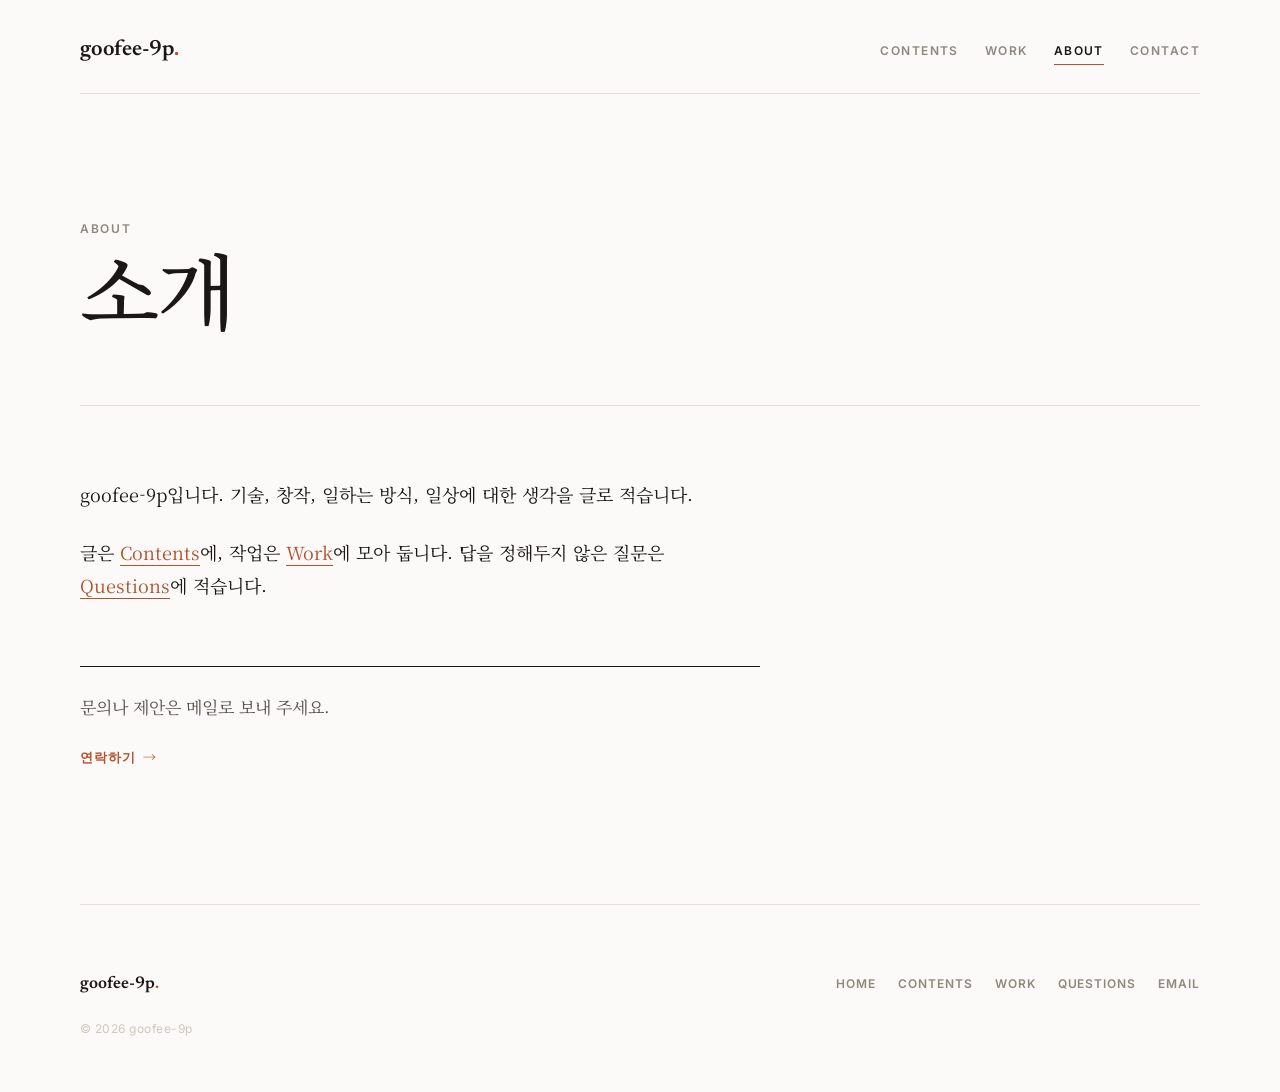
==== commit 9140d6b6: "Fix hero alignment; drop 'letter' naming; plainer copy - Align the hero (.lede) to the shell grid — " ====
--- a/pages/about.html
+++ b/pages/about.html
@@ -3,7 +3,7 @@
   <head>
     <meta charset="utf-8" />
     <meta name="viewport" content="width=device-width, initial-scale=1" />
-    <meta name="description" content="이 레터를 쓰는 사람, goofee-9p에 대한 짧은 소개입니다." />
+    <meta name="description" content="goofee-9p에 대한 짧은 소개입니다." />
     <title>About — goofee-9p</title>
     <link rel="preconnect" href="https://fonts.googleapis.com" />
     <link rel="preconnect" href="https://fonts.gstatic.com" crossorigin />
@@ -17,7 +17,7 @@
     <header class="masthead">
       <a class="wordmark" href="../index.html">goofee-9p<span class="dot">.</span></a>
       <nav class="nav" aria-label="주요 메뉴">
-        <a href="letters.html">Letters</a>
+        <a href="contents.html">Contents</a>
         <a href="work.html">Work</a>
         <a href="about.html" aria-current="page">About</a>
         <a href="contact.html">Contact</a>
@@ -27,29 +27,24 @@
     <main>
       <header class="page-head">
         <span class="eyebrow">About</span>
-        <h1>쓰는 사람</h1>
+        <h1>소개</h1>
       </header>
 
       <div class="page-body">
         <div class="prose">
           <p>
-            저는 goofee-9p입니다. 기술과 창작, 일하는 방식, 그리고 일상에서
-            떠오르는 생각을 천천히 기록합니다.
+            goofee-9p입니다. 기술, 창작, 일하는 방식, 일상에 대한 생각을
+            글로 적습니다.
           </p>
           <p>
-            이곳은 저를 설명하기 위한 거창한 소개서라기보다, 생각이 어떻게
-            지나가고 변하는지 남겨두는 작은 공간입니다. 완성된 결론보다, 아직
-            움직이는 질문을 더 좋아합니다.
-          </p>
-          <p>
-            글은 <a href="letters.html">Letters</a>에, 만들어 온 작업은
-            <a href="work.html">Work</a>에 모아 둡니다. 답을 비워둔 생각은
-            <a href="questions.html">Questions</a>에 적어 둡니다.
+            글은 <a href="contents.html">Contents</a>에, 작업은
+            <a href="work.html">Work</a>에 모아 둡니다. 답을 정해두지 않은
+            질문은 <a href="questions.html">Questions</a>에 적습니다.
           </p>
         </div>
 
         <div class="callout">
-          <p>읽다가 나누고 싶은 이야기가 생기면 언제든 메일로 보내 주세요.</p>
+          <p>문의나 제안은 메일로 보내 주세요.</p>
           <a class="read-link" href="contact.html">
             연락하기 <span class="arw" aria-hidden="true">→</span>
           </a>
@@ -61,12 +56,12 @@
       <span class="foot-brand">goofee-9p<span class="dot">.</span></span>
       <nav aria-label="바닥 메뉴">
         <a href="../index.html">Home</a>
-        <a href="letters.html">Letters</a>
+        <a href="contents.html">Contents</a>
         <a href="work.html">Work</a>
         <a href="questions.html">Questions</a>
         <a href="mailto:goofee.9p@gmail.com">Email</a>
       </nav>
-      <span class="copy">© 2026 goofee-9p · 생각을 조용히 기록하는 공간</span>
+      <span class="copy">© 2026 goofee-9p</span>
     </footer>
   </body>
 </html>
--- a/style.css
+++ b/style.css
@@ -189,7 +189,6 @@
   width: var(--shell);
   margin: 0 auto;
   padding: clamp(64px, 11vw, 132px) 0 clamp(44px, 7vw, 78px);
-  max-width: 960px;
 }
 .lede .eyebrow {
   display: block;
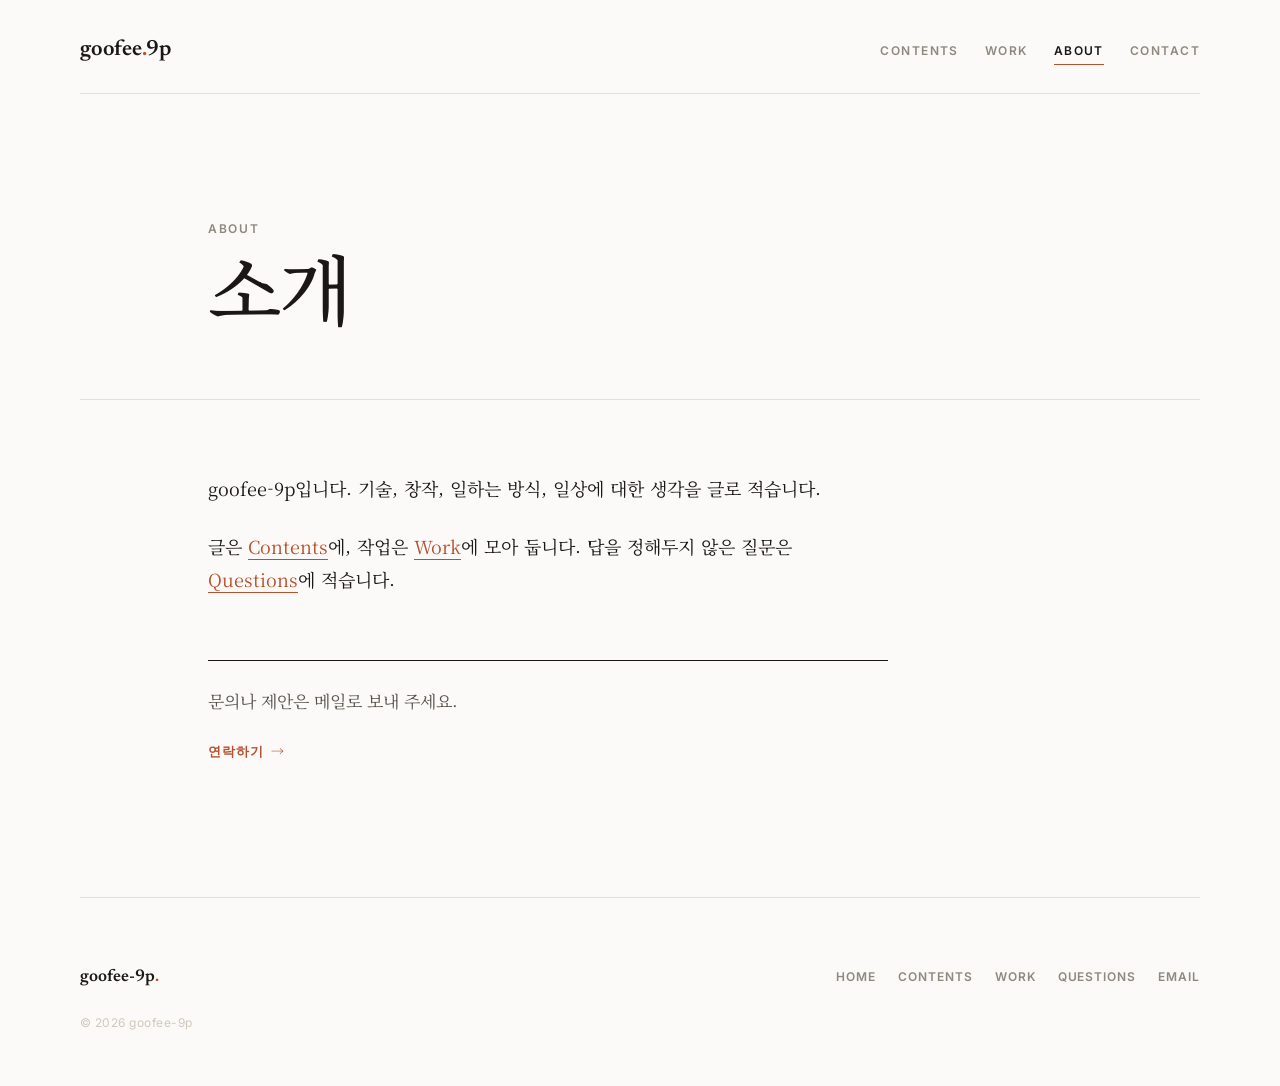
==== commit bb749bd4: "Align subpage reading layout" ====
--- a/pages/about.html
+++ b/pages/about.html
@@ -15,7 +15,7 @@
   </head>
   <body>
     <header class="masthead">
-      <a class="wordmark" href="../index.html">goofee-9p<span class="dot">.</span></a>
+      <a class="wordmark" href="/">goofee<span class="dot">.</span>9p</a>
       <nav class="nav" aria-label="주요 메뉴">
         <a href="contents.html">Contents</a>
         <a href="work.html">Work</a>
--- a/style.css
+++ b/style.css
@@ -24,7 +24,9 @@
 
   /* Layout */
   --shell: min(100% - 48px, 1120px);
+  --home-shell: min(100% - 48px, 760px);
   --measure: 680px;
+  --subpage-inset: clamp(72px, 10vw, 188px);
 }
 
 *,
@@ -185,37 +187,9 @@
 }
 
 /* ===== Home ========================================================= */
-.lede {
-  width: var(--shell);
-  margin: 0 auto;
-  padding: clamp(64px, 11vw, 132px) 0 clamp(44px, 7vw, 78px);
-}
-.lede .eyebrow {
-  display: block;
-}
-.lede h1 {
-  margin: 22px 0 26px;
-  max-width: 16ch;
-  font-family: var(--serif);
-  font-size: clamp(46px, 8vw, 86px);
-  font-weight: 500;
-  line-height: 1.02;
-  letter-spacing: -0.022em;
-  word-break: keep-all;
-}
-.lede .standfirst {
-  max-width: 36ch;
-  margin: 0;
-  color: var(--ink-soft);
-  font-family: var(--serif-ko);
-  font-size: clamp(18px, 2.2vw, 21px);
-  line-height: 1.7;
-  word-break: keep-all;
-}
-
 /* section opener */
 .section-head {
-  width: var(--shell);
+  width: var(--home-shell);
   margin: 0 auto;
   display: flex;
   align-items: baseline;
@@ -229,8 +203,8 @@
 
 /* Featured latest letter */
 .featured {
-  width: var(--shell);
-  margin: 24px auto 0;
+  width: var(--home-shell);
+  margin: clamp(48px, 8vw, 92px) auto 0;
   padding: clamp(28px, 4vw, 44px) 0 clamp(40px, 6vw, 64px);
   border-top: 1px solid var(--ink);
   display: grid;
@@ -238,6 +212,8 @@
   gap: 18px;
 }
 .featured .kicker {
+  width: min(100%, var(--measure));
+  margin-inline: auto;
   display: flex;
   align-items: center;
   gap: 14px;
@@ -254,7 +230,7 @@
   color: var(--line-strong);
 }
 .featured h2 {
-  margin: 0;
+  margin: 0 auto;
   max-width: 18ch;
   font-family: var(--serif);
   font-size: clamp(34px, 5.4vw, 60px);
@@ -270,8 +246,9 @@
   color: var(--accent-deep);
 }
 .featured .dek {
+  width: min(100%, var(--measure));
   max-width: 52ch;
-  margin: 6px 0 4px;
+  margin: 6px auto 4px;
   color: var(--ink-soft);
   font-family: var(--serif);
   font-style: italic;
@@ -283,17 +260,26 @@
   font-family: var(--serif-ko);
   font-style: normal;
 }
+.featured > .read-link {
+  width: min(100%, var(--measure));
+  margin-inline: auto;
+}
 
 /* Archive / letter index */
 .letter-index {
-  width: var(--shell);
+  width: var(--home-shell);
   margin: 0 auto;
   border-top: 1px solid var(--line);
 }
+.page-body > .letter-index {
+  width: 100%;
+  margin: 0;
+  padding-left: 0;
+}
 .letter-row {
   display: grid;
-  grid-template-columns: 96px minmax(0, 1fr) 132px;
-  gap: 8px 28px;
+  grid-template-columns: 64px minmax(0, 1fr) 112px;
+  gap: 8px 24px;
   align-items: baseline;
   padding: clamp(22px, 3vw, 30px) 16px;
   margin: 0 -16px;
@@ -345,7 +331,7 @@
 
 /* Quiet About / Work strip */
 .about-strip {
-  width: var(--shell);
+  width: var(--home-shell);
   margin: clamp(56px, 9vw, 104px) auto 0;
   padding-top: clamp(34px, 5vw, 52px);
   border-top: 1px solid var(--line);
@@ -384,21 +370,21 @@
 .page-head {
   width: var(--shell);
   margin: 0 auto;
-  padding: clamp(56px, 9vw, 116px) 0 clamp(34px, 5vw, 58px);
+  padding: clamp(56px, 9vw, 116px) 0 clamp(34px, 5vw, 58px) var(--subpage-inset);
   border-bottom: 1px solid var(--line);
 }
 .page-head h1 {
   margin: 20px 0 0;
-  max-width: 18ch;
-  font-family: var(--serif);
-  font-size: clamp(44px, 7vw, 82px);
+  max-width: 24ch;
+  font-family: var(--serif);
+  font-size: clamp(44px, 6.4vw, 76px);
   font-weight: 500;
   line-height: 1.04;
   letter-spacing: -0.02em;
   word-break: keep-all;
 }
 .page-head .standfirst {
-  max-width: 42ch;
+  max-width: 58ch;
   margin: 22px 0 0;
   color: var(--ink-soft);
   font-family: var(--serif-ko);
@@ -410,7 +396,7 @@
 .page-body {
   width: var(--shell);
   margin: 0 auto;
-  padding: clamp(40px, 6vw, 72px) 0 clamp(72px, 11vw, 132px);
+  padding: clamp(40px, 6vw, 72px) 0 clamp(72px, 11vw, 132px) var(--subpage-inset);
 }
 
 .prose {
@@ -602,6 +588,7 @@
 .letter {
   width: var(--shell);
   margin: 0 auto;
+  padding-left: var(--subpage-inset);
 }
 .letter-head {
   padding: clamp(40px, 6vw, 72px) 0 clamp(30px, 4vw, 48px);
@@ -633,16 +620,16 @@
 }
 .letter-head h1 {
   margin: 16px 0 0;
-  max-width: 20ch;
-  font-family: var(--serif);
-  font-size: clamp(38px, 6vw, 68px);
+  max-width: 26ch;
+  font-family: var(--serif);
+  font-size: clamp(38px, 5.4vw, 62px);
   font-weight: 500;
   line-height: 1.07;
   letter-spacing: -0.02em;
   word-break: keep-all;
 }
 .letter-head .dek {
-  max-width: 46ch;
+  max-width: 58ch;
   margin: 22px 0 0;
   color: var(--ink-soft);
   font-family: var(--serif-ko);
@@ -663,6 +650,7 @@
 
 .letter-body {
   max-width: var(--measure);
+  margin-left: 0;
   padding: clamp(38px, 6vw, 64px) 0 clamp(56px, 8vw, 96px);
   font-family: var(--serif-ko);
   font-size: 18px;
@@ -965,12 +953,18 @@
 @media (max-width: 620px) {
   :root {
     --shell: min(100% - 36px, 1120px);
+    --subpage-inset: 0px;
   }
   .masthead {
     flex-direction: column;
     gap: 16px;
     align-items: flex-start;
   }
+  .letter,
+  .letter-body {
+    padding-left: 0;
+    margin-left: 0;
+  }
   .about-strip {
     grid-template-columns: 1fr;
   }
